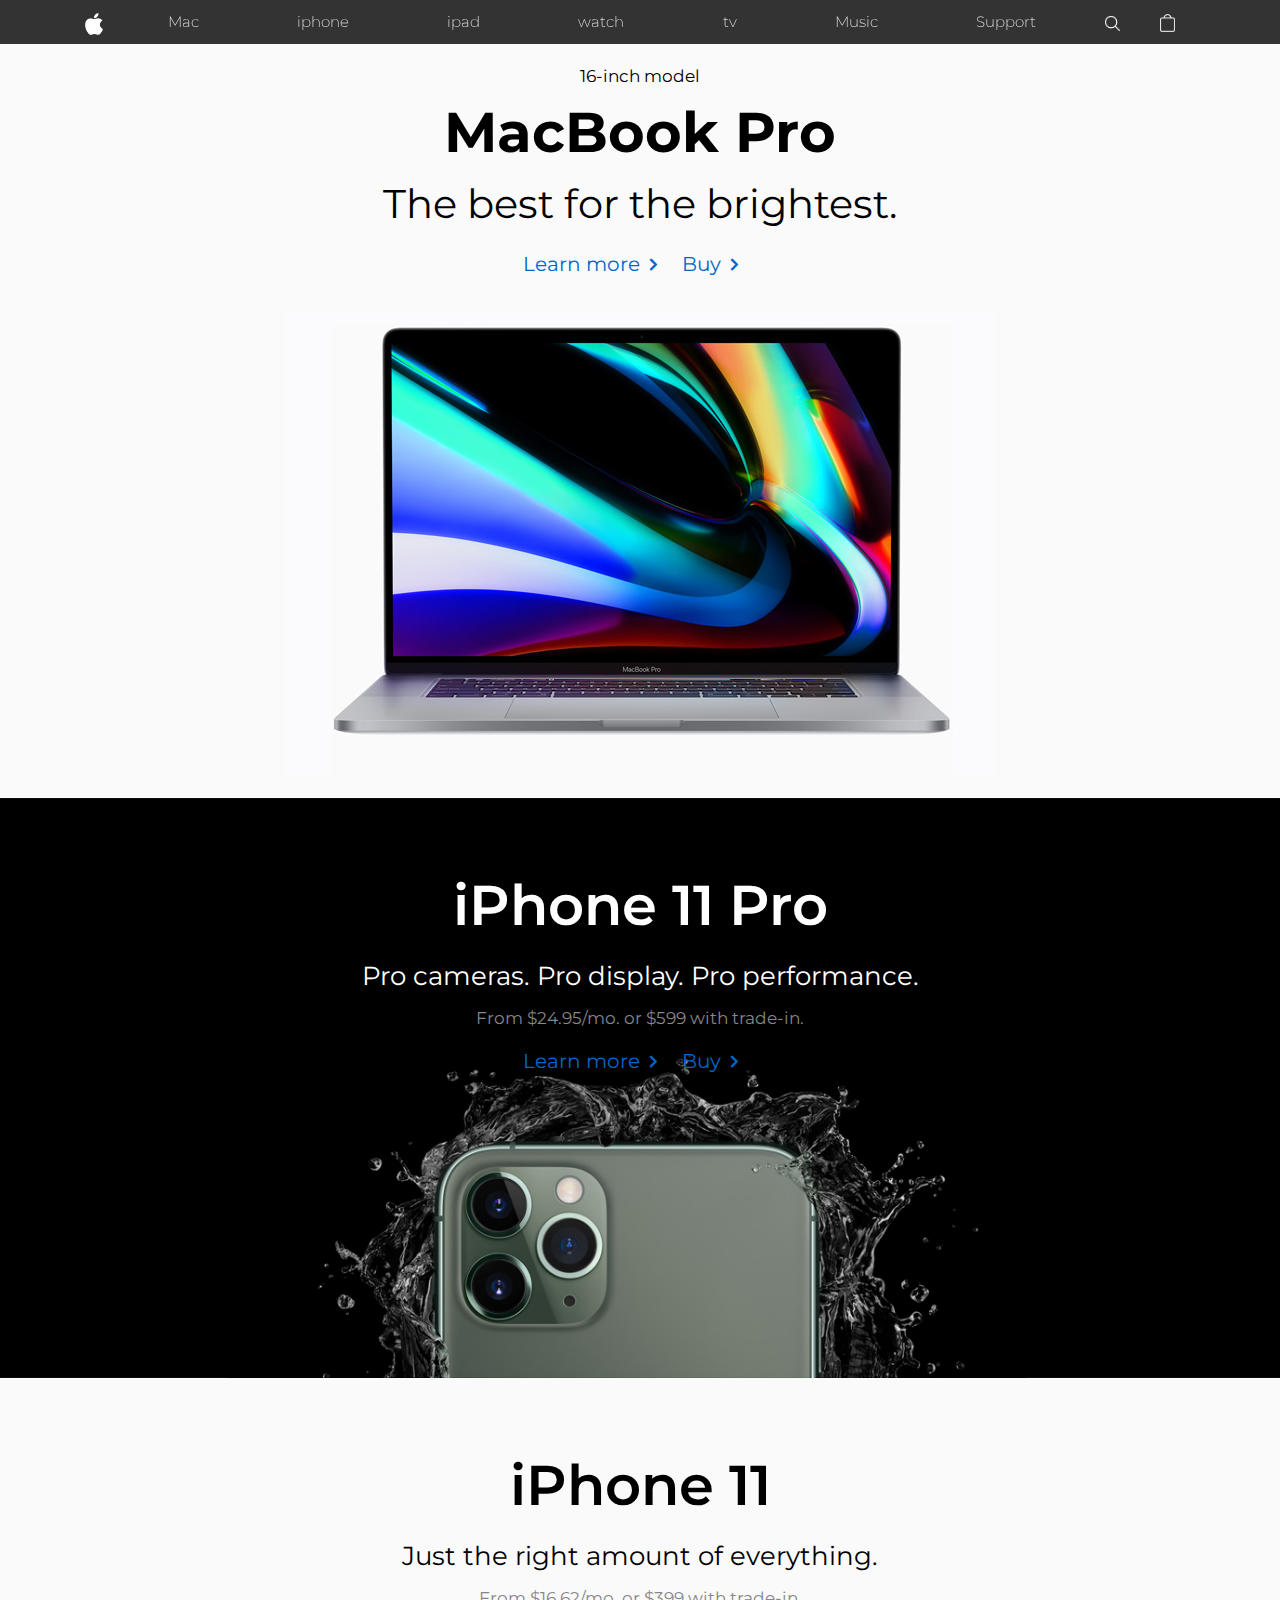
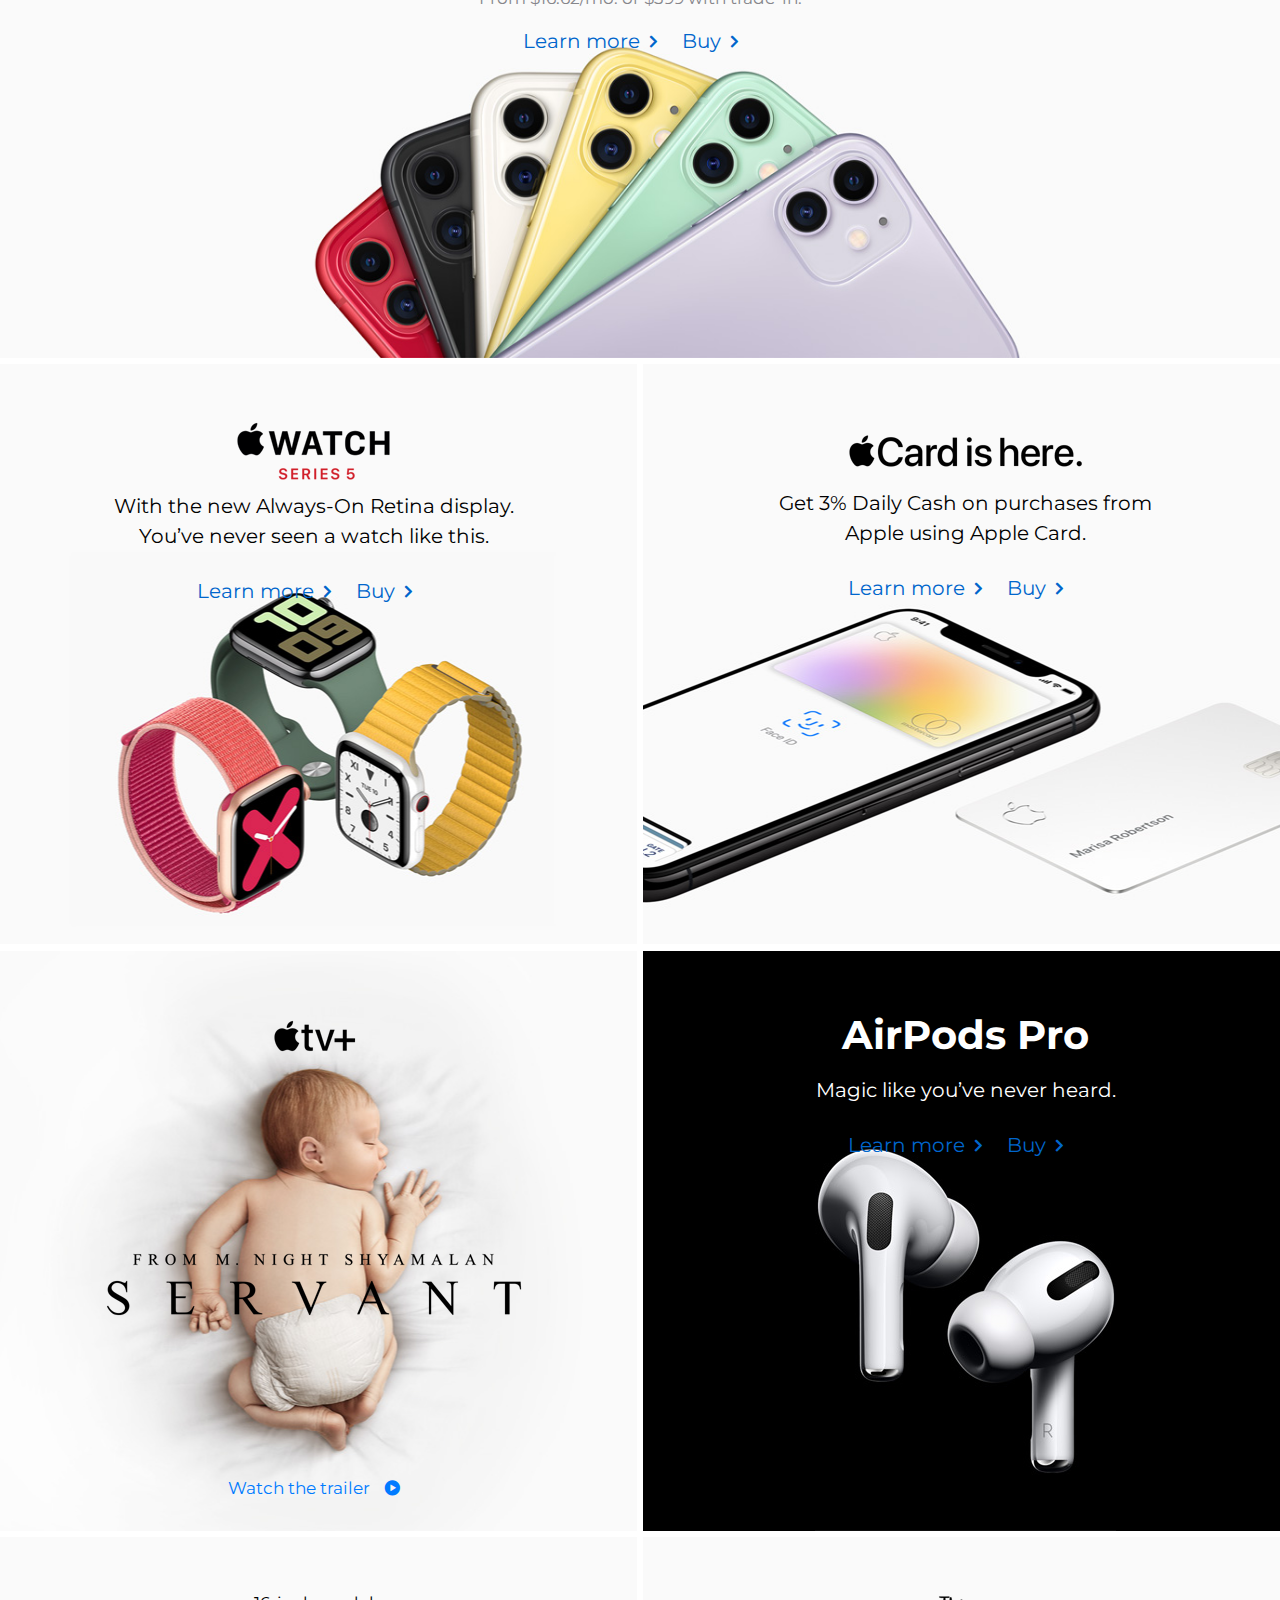
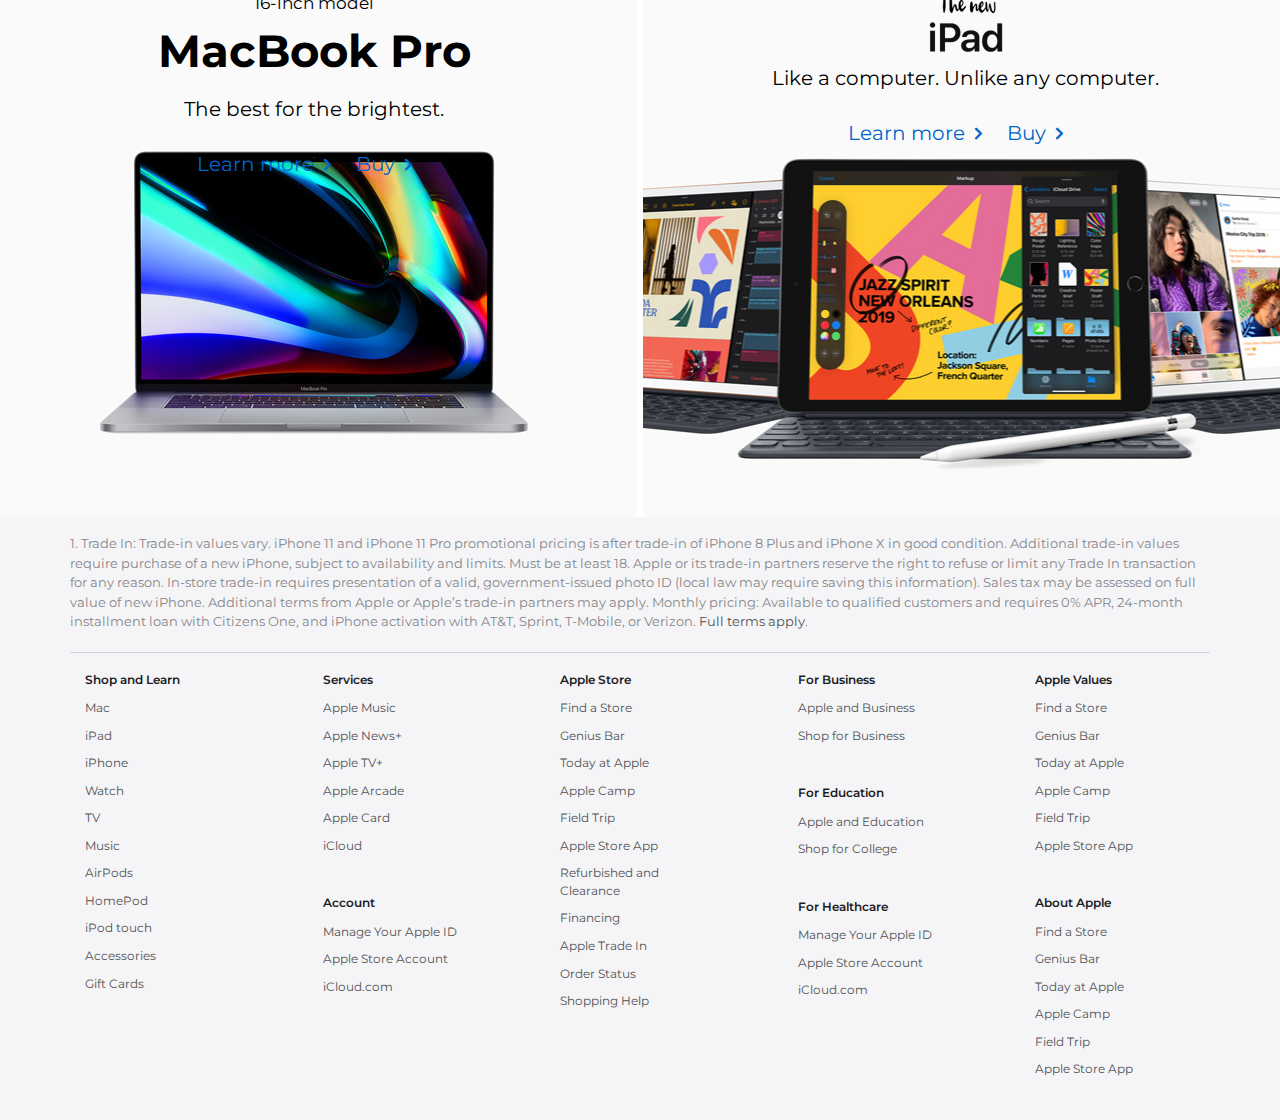
==== index.html @ 969f81ba "apple page" ====
<!DOCTYPE html>
<html lang="en">
  <head>
    <meta charset="utf-8" />
    <meta
      name="viewport"
      content="width=device-width, initial-scale=1, shrink-to-fit=no"
    />
    <meta name="description" content="" />

    <title>Apple Website</title>
    <!-- Link to the Font-Awesome Font -->
    <!-- This font gives us the option to use emojies, symbols, common logos and icons as a font -->
    <link
      rel="stylesheet"
      href="https://maxcdn.bootstrapcdn.com/font-awesome/4.6.2/css/font-awesome.min.css"
    />

    <!-- Link to Montserrat font on Google Fonts-->
    <link
      href="https://fonts.googleapis.com/css?family=Montserrat:200,200i,300,300i,400,600,600i,700,700i,800,800i,900,900i&display=swap"
      rel="stylesheet"
    />

    <!-- Styles -->

    <!-- Bootstrap Styles -->
    <link rel="stylesheet" type="text/css" href="css/bootstrap.css" />
    <!-- Custom Styles -->
    <link rel="stylesheet" type="text/css" href="css/styles.css" />
  </head>

  <body id="page-top">
    <!-- Header navigation -->
    <nav class="navbar navbar-expand-lg navbar-light fixed-top header-wrapper">
      <div class="container">
        <a class="logo-link navbar-brand js-scroll-trigger" href="#"
          ><img src="images/icons/logo.png"
        /></a>

        <button
          class="navbar-toggler"
          type="button"
          data-toggle="collapse"
          data-target="#navbarResponsive"
          aria-controls="navbarResponsive"
          aria-expanded="false"
          aria-label="Toggle navigation"
        >
          <span class="navbar-toggler-icon"></span>
        </button>
        <div class="collapse navbar-collapse" id="navbarResponsive">
          <ul class="navbar-nav nav-fill w-100">
            <li class="nav-item">
              <a class="nav-link js-scroll-trigger" href="/mac/">Mac</a>
            </li>
            <li class="nav-item">
              <a class="nav-link js-scroll-trigger" href="#">iphone</a>
            </li>
            <li class="nav-item">
              <a class="nav-link js-scroll-trigger" href="#">ipad</a>
            </li>
            <li class="nav-item">
              <a class="nav-link js-scroll-trigger" href="#">watch</a>
            </li>
            <li class="nav-item">
              <a class="nav-link js-scroll-trigger" href="#">tv</a>
            </li>
            <li class="nav-item">
              <a class="nav-link js-scroll-trigger" href="#">Music</a>
            </li>
            <li class="nav-item">
              <a class="nav-link js-scroll-trigger" href="#">Support</a>
            </li>
            <li>
              <a class="search-link nav-link js-scroll-trigger" href="#"
                ><img src="images/icons/search-icon.png"
              /></a>
            </li>
            <li>
              <a class="cart-link nav-link js-scroll-trigger" href="/cart/"
                ><img src="images/icons/cart.png"
              /></a>
            </li>
          </ul>
        </div>
      </div>
    </nav>

    <section class="searchbox">
      <form>
        <input type="text" name="searchbox" />
        <button id="submitButton" class="btn btn-primary" type="submit">
          Search
        </button>
      </form>
    </section>

    <!-- Main highlight section -->

    <section class="main-highlight-wrapper">
      <div class="container">
        <div
          class="row h-100 align-items-center justify-content-center text-center"
        >
          <div class="col-12">
            <div class="model">16-inch model</div>

            <div class="product-title">MacBook Pro</div>

            <div class="brief-description">The best for the brightest.</div>

            <div class="links-wrapper">
              <ul>
                <li><a href="">Learn more</a></li>
                <li><a href="">Buy</a></li>
              </ul>
            </div>

            <div class="main-image-wrapper">
              <img src="images/home/mac-laptop.jpg" />
            </div>
          </div>
        </div>
      </div>
    </section>

    <!-- Second highlight section -->
    <section class="second-hightlight-wrapper">
      <div class="container">
        <div
          class="row h-100 align-items-center justify-content-center text-center"
        >
          <div class="col-12">
            <div class="title-wraper">iPhone 11 Pro</div>

            <div class="description-wrapper">
              Pro cameras. Pro display. Pro performance.
            </div>

            <div class="price-wrapper">
              From $24.95/mo. or $599 with trade‑in.
            </div>

            <div class="links-wrapper">
              <ul>
                <li><a href="">Learn more</a></li>
                <li><a href="">Buy</a></li>
              </ul>
            </div>
          </div>
        </div>
      </div>
    </section>

    <!-- Third highlight section -->
    <section class="third-highlight-wrapper">
      <div class="container">
        <div
          class="row h-100 align-items-center justify-content-center text-center"
        >
          <div class="col-12">
            <div class="title-wraper">iPhone 11</div>
            <div class="description-wrapper">
              Just the right amount of everything.
            </div>
            <div class="price-wrapper">
              From $16.62/mo. or $399 with trade‑in.
            </div>
            <div class="links-wrapper">
              <ul>
                <li><a href="">Learn more</a></li>
                <li><a href="">Buy</a></li>
              </ul>
            </div>
          </div>
        </div>
      </div>
    </section>

    <!-- Fourth highlight section -->
    <section class="fourth-heghlight-wrapper">
      <div class="row">
        <div class="col-12 col-sm-12 col-m-6 col-lg-6 left-side-wrapper">
          <div class="left-side-inner-wrapper">
            <div class="top-logo-wrapper">
              <div class="logo-wrapper">
                <img src="images/icons/watch-series5-logo.png" />
              </div>
            </div>
            <div class="description-wraper">
              With the new Always-On Retina display.<br />
              You’ve never seen a watch like this.
            </div>
            <div class="links-wrapper">
              <ul>
                <li><a href="">Learn more</a></li>
                <li><a href="">Buy</a></li>
              </ul>
            </div>
          </div>
        </div>

        <div class="col-12 col-sm-12 col-m-6 col-lg-6 right-side-wrapper">
          <div class="right-side-inner-wrapper">
            <div class="top-logo-wrapper">
              <div class="logo-wrapper">
                <img src="images/icons/apple-card-logo.png" />
              </div>
            </div>
            <div class="description-wraper">
              Get 3% Daily Cash on purchases from Apple using Apple Card.
            </div>
            <div class="links-wrapper">
              <ul>
                <li><a href="">Learn more</a></li>
                <li><a href="">Buy</a></li>
              </ul>
            </div>
          </div>
        </div>
      </div>
    </section>

    <!-- Fifth highlight section -->
    <section class="fifth-heghlight-wrapper">
      <div class="row">
        <div class="col-sm-12 col-m-6 col-lg-6 left-side-wrapper">
          <div class="left-side-inner-wrapper">
            <div class="top-logo-wrapper">
              <div class="logo-wrapper">
                <img src="images/icons/apple-tv-logo.png" />
              </div>
            </div>

            <div class="tvshow-logo-wraper">
              <img src="images/icons/servant-logo.png" />
            </div>

            <div class="watch-more-wrapper">
              <a href="#">Watch the trailer</a>
            </div>
          </div>
        </div>

        <div class="col-sm-12 col-m-6 col-lg-6 right-side-wrapper">
          <div class="right-side-inner-wrapper">
            <div class="top-logo-wrapper">
              <div class="logo-wrapper">AirPods Pro</div>
            </div>

            <div class="description-wraper">Magic like you’ve never heard.</div>

            <div class="links-wrapper">
              <ul>
                <li><a href="">Learn more</a></li>
                <li><a href="">Buy</a></li>
              </ul>
            </div>
          </div>
        </div>
      </div>
    </section>

    <!-- Sixth highlight section -->
    <section class="sixth-heghlight-wrapper">
      <div class="row">
        <div class="col-sm-12 col-m-6 col-lg-6 left-side-wrapper">
          <div class="left-side-inner-wrapper">
            <div class="model">16-inch model</div>

            <div class="product-title-small">MacBook Pro</div>

            <div class="description-wraper">The best for the brightest.</div>

            <div class="links-wrapper">
              <ul>
                <li><a href="">Learn more</a></li>
                <li><a href="">Buy</a></li>
              </ul>
            </div>
          </div>
        </div>

        <div class="col-sm-12 col-m-6 col-lg-6 right-side-wrapper">
          <div class="right-side-inner-wrapper">
            <div class="top-logo-wrapper">
              <div class="logo-wrapper">
                <img src="images/icons/new-ipad-logo.png" />
              </div>
            </div>

            <div class="description-wraper">
              Like a computer. Unlike any computer.
            </div>

            <div class="links-wrapper">
              <ul>
                <li><a href="">Learn more</a></li>
                <li><a href="">Buy</a></li>
              </ul>
            </div>
          </div>
        </div>
      </div>
    </section>

    <footer class="footer-wrapper">
      <div class="container">
        <div class="row">
          <div class="upper-text-container">
            1. Trade In: Trade‑in values vary. iPhone 11 and iPhone 11 Pro
            promotional pricing is after trade‑in of iPhone 8 Plus and iPhone X
            in good condition. Additional trade‑in values require purchase of a
            new iPhone, subject to availability and limits. Must be at least 18.
            Apple or its trade-in partners reserve the right to refuse or limit
            any Trade In transaction for any reason. In‑store trade‑in requires
            presentation of a valid, government-issued photo ID (local law may
            require saving this information). Sales tax may be assessed on full
            value of new iPhone. Additional terms from Apple or Apple’s trade-in
            partners may apply. Monthly pricing: Available to qualified
            customers and requires 0% APR, 24‑month installment loan with
            Citizens One, and iPhone activation with AT&T, Sprint, T‑Mobile, or
            Verizon. <a href="#"> Full terms apply</a>.
          </div>
        </div>

        <div class="row footer-links-wrapper">
          <div class="col col-12 col-sm-6 col-m-4 col-lg-2 offset1">
            <h3>Shop and Learn</h3>
            <ul>
              <li><a href="#">Mac</a></li>
              <li><a href="#">iPad</a></li>
              <li><a href="#">iPhone</a></li>
              <li><a href="#">Watch</a></li>
              <li><a href="#">TV</a></li>
              <li><a href="#">Music</a></li>
              <li><a href="#">AirPods</a></li>
              <li><a href="#">HomePod</a></li>
              <li><a href="#">iPod touch</a></li>
              <li><a href="#">Accessories</a></li>
              <li><a href="#">Gift Cards</a></li>
            </ul>
          </div>
          <div class="col col-12 col-sm-6 col-m-4 col-lg-2">
            <h3>Services</h3>
            <ul>
              <li><a href="#">Apple Music</a></li>
              <li><a href="#">Apple News+</a></li>
              <li><a href="#">Apple TV+</a></li>
              <li><a href="#">Apple Arcade</a></li>
              <li><a href="#">Apple Card</a></li>
              <li><a href="#">iCloud</a></li>
            </ul>
            <h3>Account</h3>
            <ul>
              <li><a href="#">Manage Your Apple ID</a></li>
              <li><a href="#">Apple Store Account</a></li>
              <li><a href="#">iCloud.com</a></li>
            </ul>
          </div>
          <div class="col col-12 col-sm-6 col-m-4 col-lg-2">
            <h3>Apple Store</h3>
            <ul>
              <li><a href="#">Find a Store</a></li>
              <li><a href="#">Genius Bar</a></li>
              <li><a href="#">Today at Apple</a></li>
              <li><a href="#">Apple Camp</a></li>
              <li><a href="#">Field Trip</a></li>
              <li><a href="#">Apple Store App</a></li>
              <li><a href="#">Refurbished and Clearance</a></li>
              <li><a href="#">Financing</a></li>
              <li><a href="#">Apple Trade In</a></li>
              <li><a href="#">Order Status</a></li>
              <li><a href="#">Shopping Help</a></li>
            </ul>
          </div>
          <div class="col col-12 col-sm-6 col-m-4 col-lg-2">
            <h3>For Business</h3>
            <ul>
              <li><a href="#">Apple and Business</a></li>
              <li><a href="#">Shop for Business</a></li>
            </ul>
            <h3>For Education</h3>
            <ul>
              <li><a href="#">Apple and Education</a></li>
              <li><a href="#">Shop for College</a></li>
            </ul>
            <h3>For Healthcare</h3>
            <ul>
              <li><a href="#">Manage Your Apple ID</a></li>
              <li><a href="#">Apple Store Account</a></li>
              <li><a href="#">iCloud.com</a></li>
            </ul>
          </div>

          <div class="col col-12 col-sm-6 col-m-4 col-lg-2">
            <h3>Apple Values</h3>
            <ul>
              <li><a href="#">Find a Store</a></li>
              <li><a href="#">Genius Bar</a></li>
              <li><a href="#">Today at Apple</a></li>
              <li><a href="#">Apple Camp</a></li>
              <li><a href="#">Field Trip</a></li>
              <li><a href="#">Apple Store App</a></li>
            </ul>
            <h3>About Apple</h3>
            <ul>
              <li><a href="#">Find a Store</a></li>
              <li><a href="#">Genius Bar</a></li>
              <li><a href="#">Today at Apple</a></li>
              <li><a href="#">Apple Camp</a></li>
              <li><a href="#">Field Trip</a></li>
              <li><a href="#">Apple Store App</a></li>
            </ul>
          </div>
        </div>
      </div>
    </footer>

    <!-- Javascript -->

    <!-- jQuery -->
    <script src="https://ajax.googleapis.com/ajax/libs/jquery/3.4.1/jquery.min.js"></script>

    <!-- Bootsrap JS -->
     
    <script src="js/bootstrap.js"></script>
    <script src="js/custom.js"></script>
  </body>
</html>
---- css/styles.css ----
* {
	margin: 0;
	padding: 0;
}
img {
	max-width: 100%;
}
body {
	font-size: 20px; 
	font-family: 'Montserrat', sans-serif;
	line-height: 1.5;
	color: #000;
}

/* Header Style */
.header-wrapper {
	background: rgba(0,0,0,0.8);
	font-weight: 200;
	font-size: 0.75em;		
}
.logo-link {
	width: 18px;	
	display: block;
}
.search-link, .cart-link {
	width: 55px;
	display: block;
	padding: 0 20px !important;
}
.navbar {
	padding: 0;
}
.navbar-light .navbar-nav .nav-link {
  color: #fff;
}
.navbar-brand {
  padding: 0;
}
.navbar-nav .nav-link {
  padding-top: 0;
  padding-bottom: 0;
  height: 44px;
  line-height: 44px;
}
.navbar-light .navbar-toggler-icon {
   background-image: url("../images/icons/humberger.png");
}

/* Footer Styling */
.footer-wrapper {
  background-color: #f5f5f7;
  color: #1d1d1f;
  font-size: .65em;
}
.upper-text-container {
  border-bottom: 1px solid #d2d2d7;
  color: #86868b;
  padding: 17px 0 20px;
}
.upper-text-container a {
	text-decoration: none;
	color: #515154; 
}
.upper-text-container a:hover {
	text-decoration: underline;
}
.footer-links-wrapper {
	display: flex;
  -webkit-box-pack: justify;
  justify-content: space-between;
  padding-top: 20px;
}
.footer-wrapper ul {
	list-style: none;
	padding-bottom: 20px;
}
.footer-wrapper ul li{
	padding: 5px 0;
	font-size: 0.9em;
}
.footer-links-wrapper a {
	color: #515154;
	text-decoration: none;
}
.footer-links-wrapper a:hover {
	text-decoration: underline;
}
.footer-links-wrapper h3 {
	font-size: 12px;
	font-weight: 600;
}
.my-apple-wrapper {
	border-bottom: 1px solid #d2d2d7;
	padding-bottom: 10px;
	margin-bottom: 10px; 
}
.copyright-wrapper {
	display: flex;
  -webkit-box-pack: justify;
  justify-content: space-between;
  padding: 10px 0 20px;
}
.footer-links-terms ul li {
  display: inline-block;
  padding: 0 5px;
  border-right: 1px solid #ccc;
}
.footer-links-terms ul li:last-child {
	border-right: 0px;
}
.footer-links-terms ul li a {
	text-decoration: none;
	color: #515154;
}
.footer-links-terms ul li a:hover {
	text-decoration: underline;
}
.footer-country {
	display: inline-block;
}
.flag-wrapper {
	display: inline-block;
	vertical-align: middle;
}
.footer-country-name{
	display: inline-block;
	vertical-align: top;
}


/* Main Highlight */
.main-highlight-wrapper {
	background: #fafafa;
	margin-top: 44px;
	padding: 20px 0;
}
.links-wrapper ul {
	list-style: none;
}
.model {
	font-size: .85em;
}
.product-title {
	font-weight: 700;
	font-size: 56px;
}
.brief-description {
	font-size: 2em;
}
.links-wrapper {
	padding: 15px 0;
}
.links-wrapper ul li {
	display: inline-block;
	padding-right: 20px;
}
.links-wrapper ul li a {
	color: #06c;
	text-decoration: none;
}
.links-wrapper ul li a:hover {
	color: #000;
}
.links-wrapper ul li a:after {
  font-family: "FontAwesome";
  font-weight: 900;
  content: "\f105";
  padding-left: 10px;
}

/* Second Highlight Section */
.second-hightlight-wrapper {
	background-image: url("../images/home/iphone11-pro-bg.jpg");
	height: 580px;
	background-position: center;
	background-repeat: no-repeat;
  background-size: cover;
	text-align: center;
	padding: 65px 20px;
	color: #fff;
}
.title-wraper {
	font-weight: 600;
	font-size: 56px;	
}
.description-wrapper {
	font-size: 26px;
	padding: 10px 0;
}
.price-wrapper {
	color: #86868b; 
	font-size: 0.85em;
}
/* Third Highlight Section */
.third-highlight-wrapper {
	background-image: url("../images/home/iphone11-bg.jpg");
	height: 580px;
	background-position: center;
	background-repeat: no-repeat;
	background-size: cover;
	text-align: center;
	padding: 65px 20px;
}
/*Fourth Highlight Section */
.fourth-heghlight-wrapper {
  background: #fff;
}
.col-lg-6.left-side-wrapper {
	padding-left: 0;
	padding-right: 0;
}
.left-side-inner-wrapper {
	margin: 1% 0.5% 0% 1%; 
}
.fourth-heghlight-wrapper .left-side-inner-wrapper {
	height: 580px;
	background-position: center;
	background-repeat: no-repeat;
	background-size: cover;
	text-align: center;	
	background-image:  url("../images/home/watch-series-5.jpg");
	padding-top: 54px; 
}
.right-side-inner-wrapper {
	margin: 1% 1% 0% 0.5%; 
}
.col-lg-6.right-side-wrapper {
	padding-left: 0;
	padding-right: 0;
}
.fourth-heghlight-wrapper .right-side-inner-wrapper {
	height: 580px;
	background-position: center;
	background-repeat: no-repeat;
	background-size: cover;
	text-align: center;	
	padding-top: 54px;
	background-image:  url("../images/home/apple-card.jpg"); 
}
.description-wraper {
	max-width: 430px;
	margin: 0 auto;
	padding: 10px; 
}
/*Fivth Highlight Section */
.fifth-heghlight-wrapper {
  background: #fff;
}

.fifth-heghlight-wrapper .left-side-inner-wrapper {
	height: 580px;
	background-position: center;
	background-repeat: no-repeat;
	background-size: cover;
	text-align: center;	
	background-image:  url("../images/home/apple-tv-background.jpg");
	padding-top: 54px; 
}
.fifth-heghlight-wrapper .right-side-inner-wrapper {
	height: 580px;
	background-position: center;
	background-repeat: no-repeat;
	background-size: cover;
	text-align: center;	
	padding-top: 54px;
	background-image:  url("../images/home/air-pods.jpg"); 
	color: #fff; 
	background-size: initial;
	background-color: #000;
	background-position: bottom;

}
.logo-wrapper {
	font-size: 40px;
	font-weight: bold;
}
.tvshow-logo-wraper {
	padding: 180px 0 150px;
}
.watch-more-wrapper a {
	text-decoration: none;
	font-size: 0.85em;
}
.watch-more-wrapper a:after {
  font-family: "FontAwesome";
  font-weight: 900;
  content: "\f144";
  padding-left: 15px;
}

/*Sixth Highlight Section */
.sixth-heghlight-wrapper {
  background: #fff;
}
.product-title-small {
	font-weight: 700;
	font-size: 45px;
}
.sixth-heghlight-wrapper .left-side-inner-wrapper {
	height: 580px;
	background-position: center;
	background-repeat: no-repeat;
	background-size: cover;
	text-align: center;	
	background-image:  url("../images/home/macbook-pro.jpg");
	padding-top: 54px; 
	background-size: initial;
	background-color: #fafafa;
	background-position: bottom;	
}
.sixth-heghlight-wrapper .right-side-inner-wrapper {
	height: 580px;
	background-position: center;
	background-repeat: no-repeat;
	background-size: cover;
	text-align: center;	
	padding-top: 54px;
	background-image:  url("../images/home/new-ipad.jpg"); 
	background-size: initial;
	background-color: #000;
	background-position: bottom;

}

/* Footer responsive */
@media (max-width: 768px){
	.footer-links-wrapper ul {
		display: none;
	}
	.footer-links-wrapper h3 {
		padding: 10px 0;
		border-bottom: 1px solid #ccc;
	}
	.footer-links-wrapper h3:after {
		font-family: "FontAwesome";
		content: "\f067";
		padding-left: 10px;
		position: absolute;
		right: 25px;	  
	}

	.footer-links-wrapper h3.expanded:after {
		font-family: "FontAwesome";
		content: "\f107";
		padding-left: 10px;
		position: absolute;
		right: 25px;	  
	}
}

/* Search Box */
.searchbox {
	z-index: 100;
	background: #000;
	padding: 100px;
	text-align: center;
	display: none;
}

.searchbox ul {
	background: #fff;
}
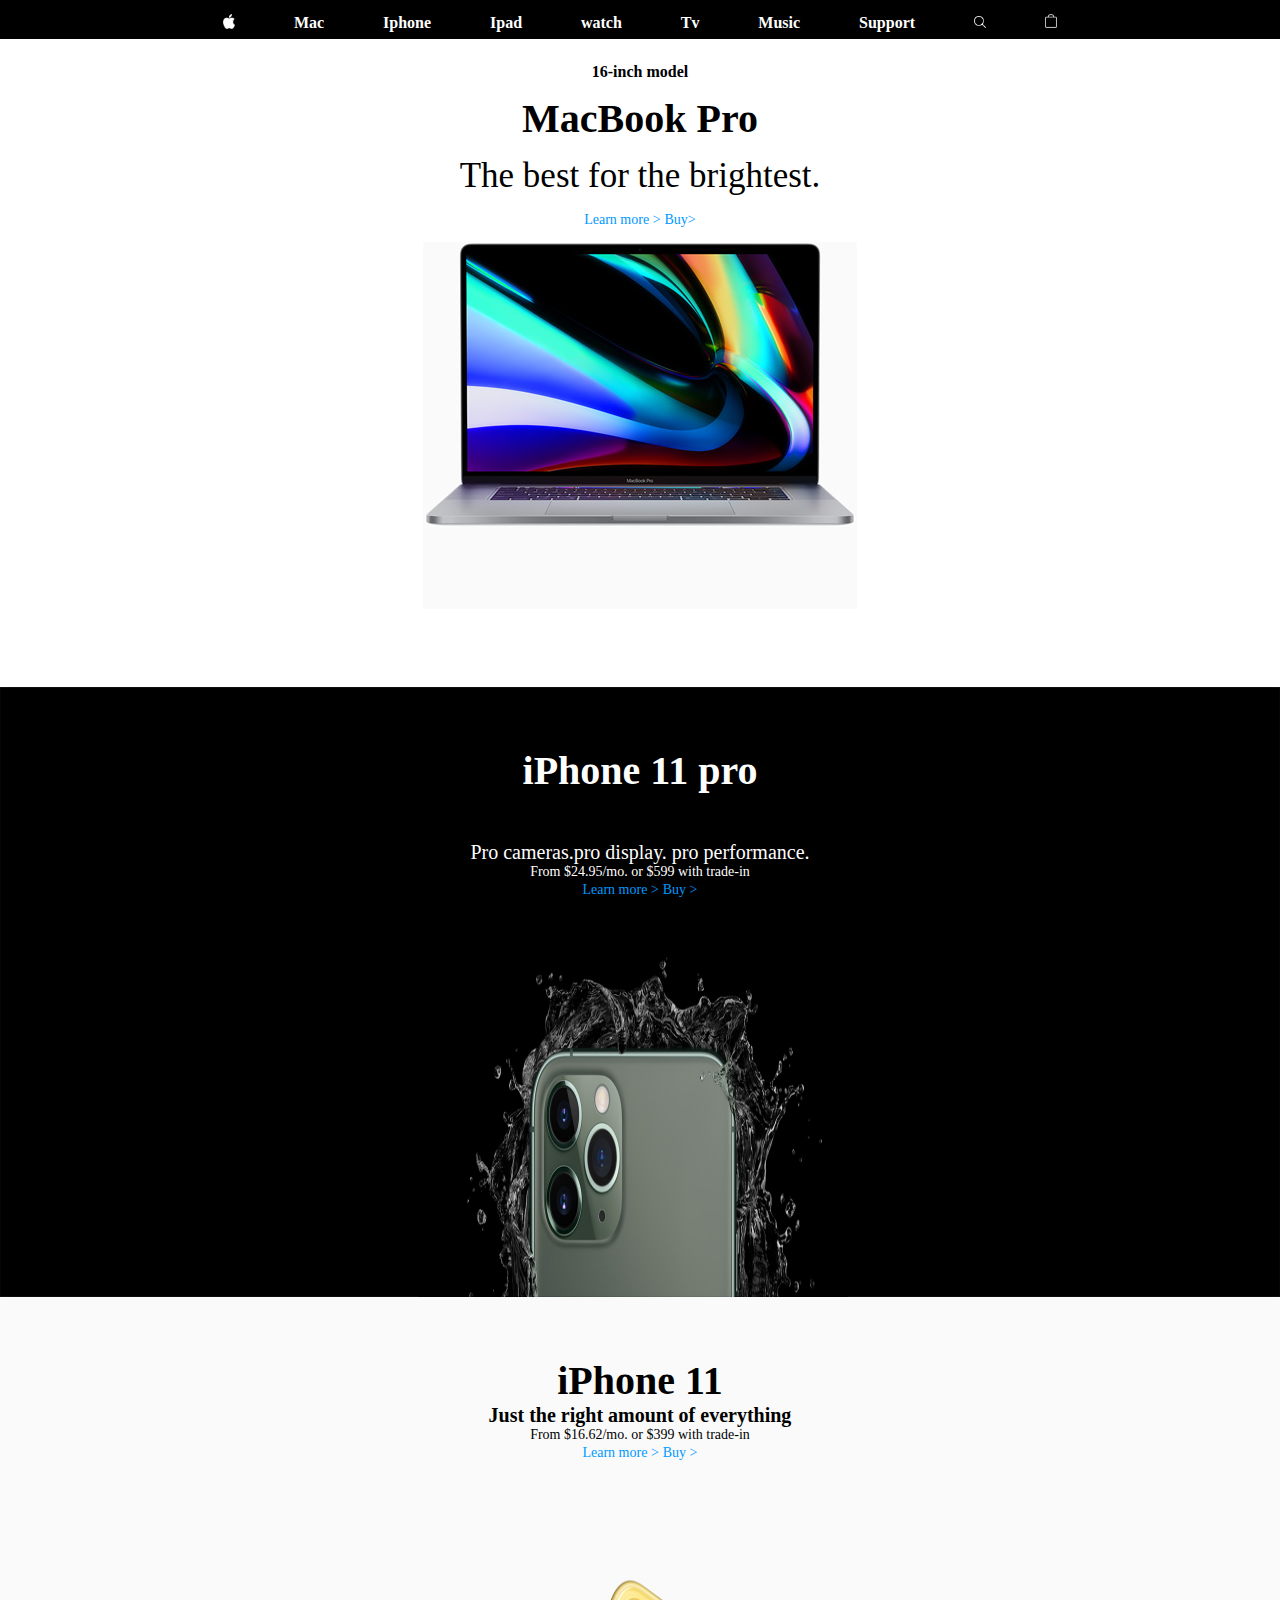
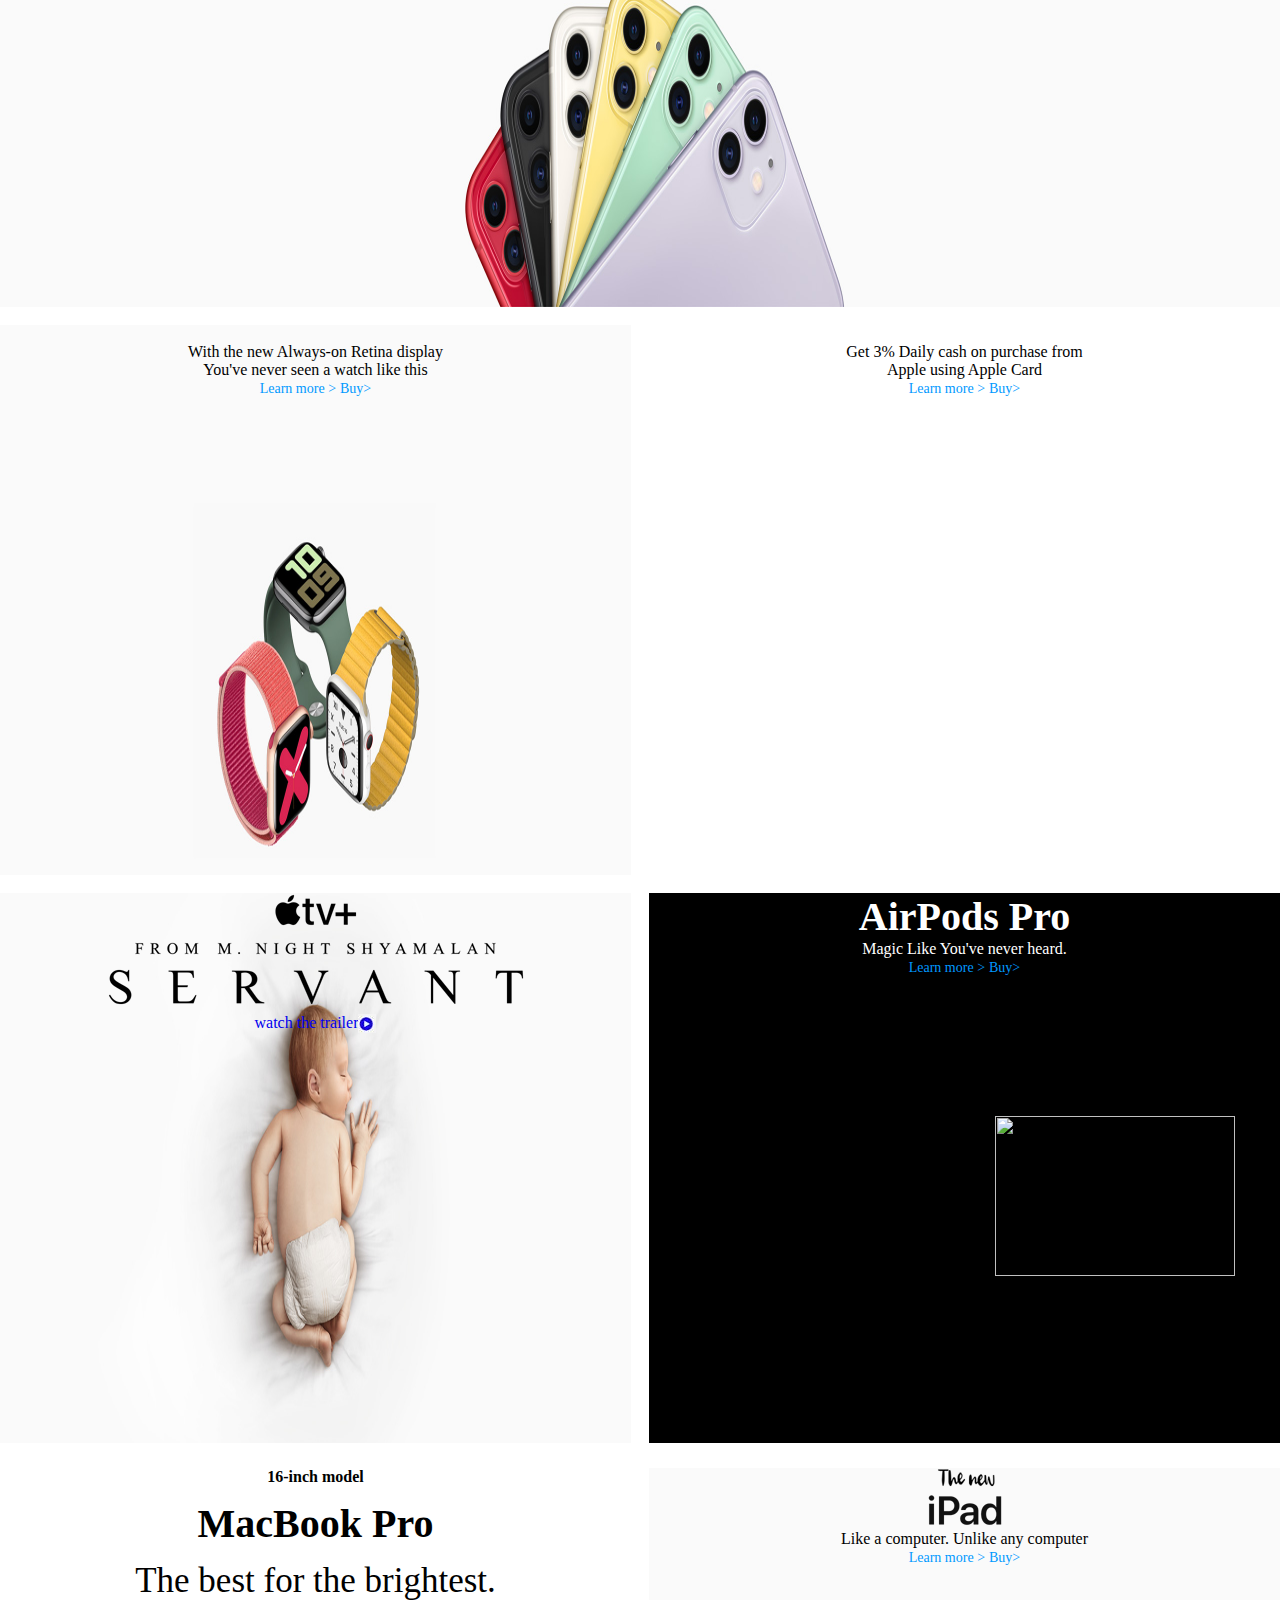
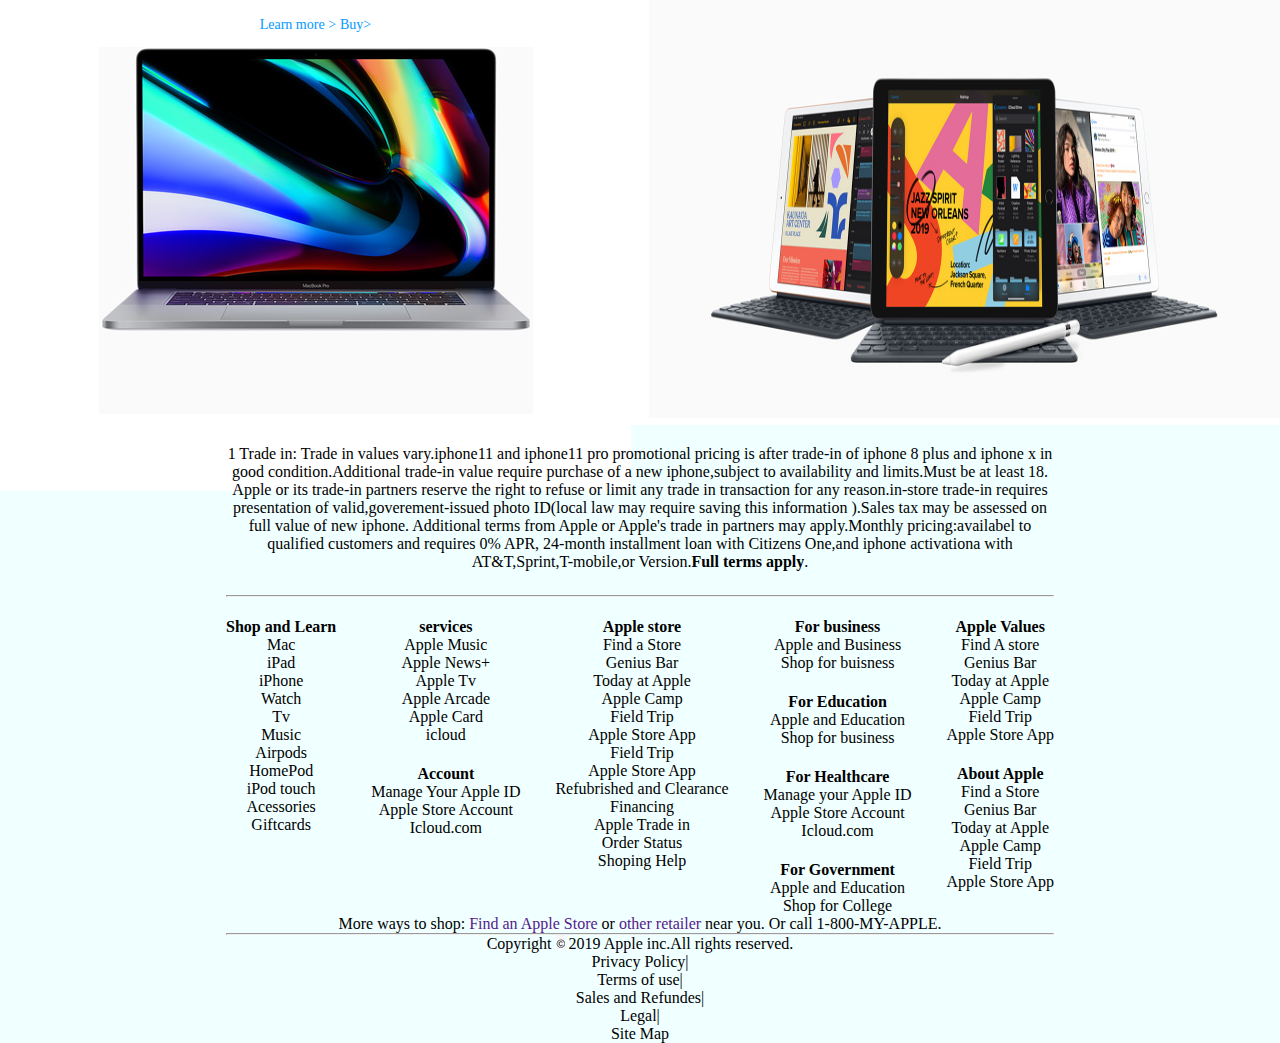
==== commit 4beae119: "index.html" ====
--- a/index.html
+++ b/index.html
@@ -1,431 +1,295 @@
 <!DOCTYPE html>
 <html lang="en">
-  <head>
-    <meta charset="utf-8" />
-    <meta
-      name="viewport"
-      content="width=device-width, initial-scale=1, shrink-to-fit=no"
-    />
-    <meta name="description" content="" />
-
-    <title>Apple Website</title>
-    <!-- Link to the Font-Awesome Font -->
-    <!-- This font gives us the option to use emojies, symbols, common logos and icons as a font -->
-    <link
-      rel="stylesheet"
-      href="https://maxcdn.bootstrapcdn.com/font-awesome/4.6.2/css/font-awesome.min.css"
-    />
-
-    <!-- Link to Montserrat font on Google Fonts-->
-    <link
-      href="https://fonts.googleapis.com/css?family=Montserrat:200,200i,300,300i,400,600,600i,700,700i,800,800i,900,900i&display=swap"
-      rel="stylesheet"
-    />
-
-    <!-- Styles -->
-
-    <!-- Bootstrap Styles -->
-    <link rel="stylesheet" type="text/css" href="css/bootstrap.css" />
-    <!-- Custom Styles -->
-    <link rel="stylesheet" type="text/css" href="css/styles.css" />
-  </head>
-
-  <body id="page-top">
-    <!-- Header navigation -->
-    <nav class="navbar navbar-expand-lg navbar-light fixed-top header-wrapper">
-      <div class="container">
-        <a class="logo-link navbar-brand js-scroll-trigger" href="#"
-          ><img src="images/icons/logo.png"
-        /></a>
-
-        <button
-          class="navbar-toggler"
-          type="button"
-          data-toggle="collapse"
-          data-target="#navbarResponsive"
-          aria-controls="navbarResponsive"
-          aria-expanded="false"
-          aria-label="Toggle navigation"
-        >
-          <span class="navbar-toggler-icon"></span>
-        </button>
-        <div class="collapse navbar-collapse" id="navbarResponsive">
-          <ul class="navbar-nav nav-fill w-100">
-            <li class="nav-item">
-              <a class="nav-link js-scroll-trigger" href="/mac/">Mac</a>
-            </li>
-            <li class="nav-item">
-              <a class="nav-link js-scroll-trigger" href="#">iphone</a>
-            </li>
-            <li class="nav-item">
-              <a class="nav-link js-scroll-trigger" href="#">ipad</a>
-            </li>
-            <li class="nav-item">
-              <a class="nav-link js-scroll-trigger" href="#">watch</a>
-            </li>
-            <li class="nav-item">
-              <a class="nav-link js-scroll-trigger" href="#">tv</a>
-            </li>
-            <li class="nav-item">
-              <a class="nav-link js-scroll-trigger" href="#">Music</a>
-            </li>
-            <li class="nav-item">
-              <a class="nav-link js-scroll-trigger" href="#">Support</a>
-            </li>
-            <li>
-              <a class="search-link nav-link js-scroll-trigger" href="#"
-                ><img src="images/icons/search-icon.png"
-              /></a>
-            </li>
-            <li>
-              <a class="cart-link nav-link js-scroll-trigger" href="/cart/"
-                ><img src="images/icons/cart.png"
-              /></a>
-            </li>
-          </ul>
-        </div>
-      </div>
-    </nav>
-
-    <section class="searchbox">
-      <form>
-        <input type="text" name="searchbox" />
-        <button id="submitButton" class="btn btn-primary" type="submit">
-          Search
-        </button>
-      </form>
+<head>
+    <meta charset="UTF-8">
+    <meta name="viewport" content="width=device-width, initial-scale=1.0">
+    <title> apple homepage</title>
+    <link rel="stylesheet" href="css/appleStyle.css">
+</head>
+<body>
+    <header>
+        <div class="header">
+            <ul class="headericon">
+                <ul><a href="">
+                    <img src="images/icons/logo.png" alt=""></a></ul>
+
+                <ul><a href=""><h4>Mac</h4></a></ul>
+                <ul><a href=""><h4>Iphone</h4></a></ul>
+                <ul><a href=""><h4>Ipad</h4></a></ul>
+                <ul><a href=""><h4>watch</h4></a></ul>
+                <ul><a href=""><h4>Tv</h4></a></ul>
+                <ul><a href=""><h4>Music</h4></a></ul>
+                <ul><a href=""><h4>Support</h4></a></ul>
+
+                <ul><a href="">
+                    <img src="images/icons/search-icon.png" alt=""></a></ul>
+
+                <ul><a href="">
+                    <img src="images/icons/cart.png" alt=""></a></ul>
+            </ul>
+        </div>
+    </header>
+
+    <section class="macbookpro"> 
+        <div class="maccont">
+
+        <h4>16-inch model</h4>
+        <div class="title"><p>MacBook Pro</p></div>
+        <div class="thebest"><p>The best for the brightest.</p></div>
+        
+        <div class="more">
+        <a href="b"><P>Learn more ></P></a>
+        <a href="b"><p>Buy></p></a>
+        </div> 
+
+        <div class="macimg">
+            <img src="images/home/macbook-pro.jpg" alt="">
+        </div>
+        </div>
+
     </section>
 
-    <!-- Main highlight section -->
-
-    <section class="main-highlight-wrapper">
-      <div class="container">
-        <div
-          class="row h-100 align-items-center justify-content-center text-center"
-        >
-          <div class="col-12">
-            <div class="model">16-inch model</div>
-
-            <div class="product-title">MacBook Pro</div>
-
-            <div class="brief-description">The best for the brightest.</div>
-
-            <div class="links-wrapper">
-              <ul>
-                <li><a href="">Learn more</a></li>
-                <li><a href="">Buy</a></li>
-              </ul>
+    <section class="iphonep" >
+        <div class="iphone11pro">
+
+        <div class="title"><p>iPhone 11 pro</p><br></div>
+
+        <div class="sub"><p>Pro cameras.pro display. pro performance.</p></div>
+
+        <div class="price"><p> From $24.95/mo. or $599 with trade-in</p></div>
+        
+        <div class="more">
+        <a href="b"><P>Learn more ></P></a>
+        <a href="b"><p>Buy ></p></a>
+        </div> 
+
+        </div>
+
+    </section>
+
+    <section id="iphone11">
+        <div class="iphone11">
+        <div class="title"><p>iPhone 11</p></div>
+        <div class="sub"><p><b>Just the right amount of everything</b></p></div>
+        <div class="price"><p>From $16.62/mo. or $399 with trade-in</p></div>
+        
+        <div class="more">
+        <a href="b"><P>Learn more ></P></a>
+        <a href="b"><p>Buy ></p></a>
+        </div> 
+
+        </div>
+    </section>
+
+    <section class="wrap1">
+<div class="wr1">
+    <div class="watch">
+        <div>
+    <img src="../project/images/icons/watch-series5-logo.png" alt="">
+        </div>
+    <div>
+    <p>With the new Always-on Retina display<br>You've never seen a watch like this</p>
+
+    </div>
+    
+    <div class="more">
+        <a href="b"><P>Learn more ></P></a>
+        <a href="b"><p>Buy></p></a>
+    </div> 
+
+</div>
+
+<div class="card">
+
+        <div>
+    <img src="../project/images/icons/apple-card-logo.png" alt="">
+        </div>
+
+        <div class="adheadline">
+    <p> Get 3% Daily cash on purchase from<br>Apple using Apple Card</p>
+    </div>
+
+    <div class="more">
+        <a href="b"><P>Learn more ></P></a>
+        <a href="b"><p>Buy></p></a>
+        </div> 
+</div>
+</div>
+
+<section class="wrap2">
+    <div class="wr2">
+        <div class="tv">
+            <div><img src="images/icons/apple-tv-logo.png" alt=""></div>
+            <div class="servant"><img src="images/icons/servant-logo.png" alt=""></div>
+            <div class="trailer">
+                <a href="b">watch the trailer </a>
+            <img src="images/play.png" alt=""></div>
+        </div><br>
+
+        <div class="airpod">
+            <div class="airfont">
+
+            <div class="title"><p>AirPods Pro</p></div>
+
+            <p class="adheadline">Magic Like You've never heard.</p>
+
             </div>
-
-            <div class="main-image-wrapper">
-              <img src="images/home/mac-laptop.jpg" />
-            </div>
-          </div>
-        </div>
-      </div>
-    </section>
-
-    <!-- Second highlight section -->
-    <section class="second-hightlight-wrapper">
-      <div class="container">
-        <div
-          class="row h-100 align-items-center justify-content-center text-center"
-        >
-          <div class="col-12">
-            <div class="title-wraper">iPhone 11 Pro</div>
-
-            <div class="description-wrapper">
-              Pro cameras. Pro display. Pro performance.
-            </div>
-
-            <div class="price-wrapper">
-              From $24.95/mo. or $599 with trade‑in.
-            </div>
-
-            <div class="links-wrapper">
-              <ul>
-                <li><a href="">Learn more</a></li>
-                <li><a href="">Buy</a></li>
-              </ul>
-            </div>
-          </div>
-        </div>
-      </div>
-    </section>
-
-    <!-- Third highlight section -->
-    <section class="third-highlight-wrapper">
-      <div class="container">
-        <div
-          class="row h-100 align-items-center justify-content-center text-center"
-        >
-          <div class="col-12">
-            <div class="title-wraper">iPhone 11</div>
-            <div class="description-wrapper">
-              Just the right amount of everything.
-            </div>
-            <div class="price-wrapper">
-              From $16.62/mo. or $399 with trade‑in.
-            </div>
-            <div class="links-wrapper">
-              <ul>
-                <li><a href="">Learn more</a></li>
-                <li><a href="">Buy</a></li>
-              </ul>
-            </div>
-          </div>
-        </div>
-      </div>
-    </section>
-
-    <!-- Fourth highlight section -->
-    <section class="fourth-heghlight-wrapper">
-      <div class="row">
-        <div class="col-12 col-sm-12 col-m-6 col-lg-6 left-side-wrapper">
-          <div class="left-side-inner-wrapper">
-            <div class="top-logo-wrapper">
-              <div class="logo-wrapper">
-                <img src="images/icons/watch-series5-logo.png" />
-              </div>
-            </div>
-            <div class="description-wraper">
-              With the new Always-On Retina display.<br />
-              You’ve never seen a watch like this.
-            </div>
-            <div class="links-wrapper">
-              <ul>
-                <li><a href="">Learn more</a></li>
-                <li><a href="">Buy</a></li>
-              </ul>
-            </div>
-          </div>
-        </div>
-
-        <div class="col-12 col-sm-12 col-m-6 col-lg-6 right-side-wrapper">
-          <div class="right-side-inner-wrapper">
-            <div class="top-logo-wrapper">
-              <div class="logo-wrapper">
-                <img src="images/icons/apple-card-logo.png" />
-              </div>
-            </div>
-            <div class="description-wraper">
-              Get 3% Daily Cash on purchases from Apple using Apple Card.
-            </div>
-            <div class="links-wrapper">
-              <ul>
-                <li><a href="">Learn more</a></li>
-                <li><a href="">Buy</a></li>
-              </ul>
-            </div>
-          </div>
-        </div>
-      </div>
-    </section>
-
-    <!-- Fifth highlight section -->
-    <section class="fifth-heghlight-wrapper">
-      <div class="row">
-        <div class="col-sm-12 col-m-6 col-lg-6 left-side-wrapper">
-          <div class="left-side-inner-wrapper">
-            <div class="top-logo-wrapper">
-              <div class="logo-wrapper">
-                <img src="images/icons/apple-tv-logo.png" />
-              </div>
-            </div>
-
-            <div class="tvshow-logo-wraper">
-              <img src="images/icons/servant-logo.png" />
-            </div>
-
-            <div class="watch-more-wrapper">
-              <a href="#">Watch the trailer</a>
-            </div>
-          </div>
-        </div>
-
-        <div class="col-sm-12 col-m-6 col-lg-6 right-side-wrapper">
-          <div class="right-side-inner-wrapper">
-            <div class="top-logo-wrapper">
-              <div class="logo-wrapper">AirPods Pro</div>
-            </div>
-
-            <div class="description-wraper">Magic like you’ve never heard.</div>
-
-            <div class="links-wrapper">
-              <ul>
-                <li><a href="">Learn more</a></li>
-                <li><a href="">Buy</a></li>
-              </ul>
-            </div>
-          </div>
-        </div>
-      </div>
-    </section>
-
-    <!-- Sixth highlight section -->
-    <section class="sixth-heghlight-wrapper">
-      <div class="row">
-        <div class="col-sm-12 col-m-6 col-lg-6 left-side-wrapper">
-          <div class="left-side-inner-wrapper">
-            <div class="model">16-inch model</div>
-
-            <div class="product-title-small">MacBook Pro</div>
-
-            <div class="description-wraper">The best for the brightest.</div>
-
-            <div class="links-wrapper">
-              <ul>
-                <li><a href="">Learn more</a></li>
-                <li><a href="">Buy</a></li>
-              </ul>
-            </div>
-          </div>
-        </div>
-
-        <div class="col-sm-12 col-m-6 col-lg-6 right-side-wrapper">
-          <div class="right-side-inner-wrapper">
-            <div class="top-logo-wrapper">
-              <div class="logo-wrapper">
-                <img src="images/icons/new-ipad-logo.png" />
-              </div>
-            </div>
-
-            <div class="description-wraper">
-              Like a computer. Unlike any computer.
-            </div>
-
-            <div class="links-wrapper">
-              <ul>
-                <li><a href="">Learn more</a></li>
-                <li><a href="">Buy</a></li>
-              </ul>
-            </div>
-          </div>
-        </div>
-      </div>
-    </section>
-
-    <footer class="footer-wrapper">
-      <div class="container">
-        <div class="row">
-          <div class="upper-text-container">
-            1. Trade In: Trade‑in values vary. iPhone 11 and iPhone 11 Pro
-            promotional pricing is after trade‑in of iPhone 8 Plus and iPhone X
-            in good condition. Additional trade‑in values require purchase of a
-            new iPhone, subject to availability and limits. Must be at least 18.
-            Apple or its trade-in partners reserve the right to refuse or limit
-            any Trade In transaction for any reason. In‑store trade‑in requires
-            presentation of a valid, government-issued photo ID (local law may
-            require saving this information). Sales tax may be assessed on full
-            value of new iPhone. Additional terms from Apple or Apple’s trade-in
-            partners may apply. Monthly pricing: Available to qualified
-            customers and requires 0% APR, 24‑month installment loan with
-            Citizens One, and iPhone activation with AT&T, Sprint, T‑Mobile, or
-            Verizon. <a href="#"> Full terms apply</a>.
-          </div>
-        </div>
-
-        <div class="row footer-links-wrapper">
-          <div class="col col-12 col-sm-6 col-m-4 col-lg-2 offset1">
-            <h3>Shop and Learn</h3>
-            <ul>
-              <li><a href="#">Mac</a></li>
-              <li><a href="#">iPad</a></li>
-              <li><a href="#">iPhone</a></li>
-              <li><a href="#">Watch</a></li>
-              <li><a href="#">TV</a></li>
-              <li><a href="#">Music</a></li>
-              <li><a href="#">AirPods</a></li>
-              <li><a href="#">HomePod</a></li>
-              <li><a href="#">iPod touch</a></li>
-              <li><a href="#">Accessories</a></li>
-              <li><a href="#">Gift Cards</a></li>
-            </ul>
-          </div>
-          <div class="col col-12 col-sm-6 col-m-4 col-lg-2">
-            <h3>Services</h3>
-            <ul>
-              <li><a href="#">Apple Music</a></li>
-              <li><a href="#">Apple News+</a></li>
-              <li><a href="#">Apple TV+</a></li>
-              <li><a href="#">Apple Arcade</a></li>
-              <li><a href="#">Apple Card</a></li>
-              <li><a href="#">iCloud</a></li>
-            </ul>
-            <h3>Account</h3>
-            <ul>
-              <li><a href="#">Manage Your Apple ID</a></li>
-              <li><a href="#">Apple Store Account</a></li>
-              <li><a href="#">iCloud.com</a></li>
-            </ul>
-          </div>
-          <div class="col col-12 col-sm-6 col-m-4 col-lg-2">
-            <h3>Apple Store</h3>
-            <ul>
-              <li><a href="#">Find a Store</a></li>
-              <li><a href="#">Genius Bar</a></li>
-              <li><a href="#">Today at Apple</a></li>
-              <li><a href="#">Apple Camp</a></li>
-              <li><a href="#">Field Trip</a></li>
-              <li><a href="#">Apple Store App</a></li>
-              <li><a href="#">Refurbished and Clearance</a></li>
-              <li><a href="#">Financing</a></li>
-              <li><a href="#">Apple Trade In</a></li>
-              <li><a href="#">Order Status</a></li>
-              <li><a href="#">Shopping Help</a></li>
-            </ul>
-          </div>
-          <div class="col col-12 col-sm-6 col-m-4 col-lg-2">
-            <h3>For Business</h3>
-            <ul>
-              <li><a href="#">Apple and Business</a></li>
-              <li><a href="#">Shop for Business</a></li>
-            </ul>
-            <h3>For Education</h3>
-            <ul>
-              <li><a href="#">Apple and Education</a></li>
-              <li><a href="#">Shop for College</a></li>
-            </ul>
-            <h3>For Healthcare</h3>
-            <ul>
-              <li><a href="#">Manage Your Apple ID</a></li>
-              <li><a href="#">Apple Store Account</a></li>
-              <li><a href="#">iCloud.com</a></li>
-            </ul>
-          </div>
-
-          <div class="col col-12 col-sm-6 col-m-4 col-lg-2">
-            <h3>Apple Values</h3>
-            <ul>
-              <li><a href="#">Find a Store</a></li>
-              <li><a href="#">Genius Bar</a></li>
-              <li><a href="#">Today at Apple</a></li>
-              <li><a href="#">Apple Camp</a></li>
-              <li><a href="#">Field Trip</a></li>
-              <li><a href="#">Apple Store App</a></li>
-            </ul>
-            <h3>About Apple</h3>
-            <ul>
-              <li><a href="#">Find a Store</a></li>
-              <li><a href="#">Genius Bar</a></li>
-              <li><a href="#">Today at Apple</a></li>
-              <li><a href="#">Apple Camp</a></li>
-              <li><a href="#">Field Trip</a></li>
-              <li><a href="#">Apple Store App</a></li>
-            </ul>
-          </div>
-        </div>
-      </div>
+            <div class="more">
+        <a href="b"><P>Learn more ></P></a>
+        <a href="b"><p>Buy></p></a>
+        </div> 
+            <div><img src="../project/images/home/air-pods.jpg" alt=""></div>
+        </div> 
+            
+    </div>
+</section>
+
+
+<section class="wrap3">
+    <div class="wr3">
+        <div class="mac">
+            <div class="maccont">
+        <h4>16-inch model</h4>
+       <div class="title"><p>MacBook Pro</p></div>
+       <div class="thebest"><p>The best for the brightest.</p></div>
+        
+        <div class="more">
+        <a href="b"><P>Learn more ></P></a>
+        <a href="b"><p>Buy></p></a>
+        </div> 
+        <div class="macimg">
+            <img src="images/home/macbook-pro.jpg" alt="">
+        </div>
+        </div>
+
+        </div>
+        <div class="ipad">
+            <div><img src="images/icons/new-ipad-logo.png" alt=""></div>
+            <div><p>Like a computer. Unlike any computer</p></div>
+            <div class="more">
+        <a href="b"><P>Learn more ></P></a>
+        <a href="b"><p>Buy></p></a>
+        </div> 
+        </div>
+    </div> </section>
+
+    
+    <footer >
+        <section class="footer">
+        <div class="terms"><p>1 Trade in: Trade in values vary.iphone11 and iphone11 pro promotional pricing is after trade-in of iphone 8 plus and iphone x in good condition.Additional trade-in value require purchase of a new iphone,subject to availability and limits.Must be at least 18. Apple or its trade-in partners reserve the right to refuse or limit any trade in transaction for any reason.in-store trade-in requires presentation of valid,goverement-issued photo ID(local law may require saving this information ).Sales tax may be assessed on full value of new iphone. Additional terms from Apple or Apple's trade in partners may apply.Monthly pricing:availabel to qualified customers and requires 0% APR, 24-month installment loan with Citizens One,and iphone activationa with AT&T,Sprint,T-mobile,or Version.<b>Full terms apply</b>.</p></div><hr>
+
+
+<section class="biggerwrap">
+    
+<div class="t1"><ul> <p><b>Shop and Learn</b></p>
+        <li>Mac</li>
+        <li>iPad</li>
+        <li>iPhone</li>
+        <li>Watch</li>
+        <li>Tv</li>
+        <li>Music</li>
+        <li>Airpods</li>
+        <li>HomePod</li>
+        <li>iPod touch</li>
+        <li>Acessories</li>
+        <li>Giftcards</li></ul>
+
+<div class="t2">
+    <div ><ul><b>services</b> 
+        <li>Apple Music</li>
+        <li>Apple News+</li>
+        <li>Apple Tv</li>
+        <li>Apple Arcade</li>
+        <li>Apple Card</li>
+        <li>icloud</li></ul></div> 
+
+    <div><ul><b> Account</b>
+        <li>Manage Your Apple ID</li>
+        <li>Apple Store Account</li>
+        <li>Icloud.com</li></ul></div>
+
+</div>
+    <div class="t3"><ul><b>Apple store </b>
+        <li>Find a Store</li>
+        <li>Genius Bar</li>
+        <li>Today at Apple</li>
+        <li>Apple Camp</li>
+        <li>Field Trip</li>
+        <li>Apple Store App</li>
+        <li>Field Trip</li>
+        <li>Apple Store App</li>
+        <li>Refubrished and Clearance</li>
+        <li>Financing</li>
+        <li>Apple Trade in</li>
+        <li>Order Status</li>
+        <li>Shoping Help</li></ul>
+</div>
+
+<div class="t4">
+    <div><ul><b>For business</b>
+        <li>Apple and Business</li>
+        <li>Shop for buisness</li></ul></div>
+    
+    <div><ul><b>For Education</b>
+        <li>Apple and Education</li>
+        <li>Shop for business</li></ul></div>
+
+    <div><ul><b>For Healthcare</b>
+        <li>Manage your Apple ID</li>
+        <li>Apple Store Account</li>
+        <li>Icloud.com</li></ul></div>
+
+    <div><ul><b>For Government</b>
+        <li>Apple and Education</li>
+        <li>Shop for College</li></ul> </div>
+</div>
+
+<div class="t5">
+    <div><ul><b>Apple Values</b>
+        <li>Find A store</li>
+        <li>Genius Bar</li>
+        <li>Today at Apple</li>
+        <li>Apple Camp</li>
+        <li>Field Trip</li>
+        <li>Apple Store App</li>
+    </ul></div>
+
+    <div><ul><b>About Apple</b>
+        <li>Find a Store</li>
+        <li>Genius Bar</li>
+        <li>Today at Apple</li>
+        <li>Apple Camp</li>
+        <li>Field Trip</li>
+        <li>Apple Store App</li>
+    </ul></div>
+</div>           
+</section>
+
+
+
+<section>     
+    <div><p>More ways to shop:
+        <a href="">Find an Apple Store 
+        </a> or <a href="">other retailer</a> 
+        near you. Or call 1-800-MY-APPLE. </p></div>
+        <hr>
+
+    <div><p> Copyright 
+        <img src="images/c.png" alt=""> 
+        2019 Apple inc.All rights reserved.</p></div>
+
+    <div>
+        <ul>Privacy Policy|</ul>
+        <ul>Terms of use|</ul>
+        <ul>Sales and Refundes|</ul>
+        <ul>Legal|</ul>
+        <ul>Site Map</ul></div></section>
+
+</div>
+
+        </section>
+
+
     </footer>
-
-    <!-- Javascript -->
-
-    <!-- jQuery -->
-    <script src="https://ajax.googleapis.com/ajax/libs/jquery/3.4.1/jquery.min.js"></script>
-
-    <!-- Bootsrap JS -->
-     
-    <script src="js/bootstrap.js"></script>
-    <script src="js/custom.js"></script>
-  </body>
-</html>
+</body>
+</html>--- a/css/appleStyle.css
+++ b/css/appleStyle.css
@@ -0,0 +1,171 @@
+* {
+    padding: 0;
+    margin: 0;
+}
+img{
+    max-width: 100%;
+}
+.more p , .iphone11pro .more p,.iphone11 .more p {
+    font-size:14px ;
+    color: rgb(0, 153, 255);
+    display:inline-flex;
+}
+.sub{
+    font-size: 20px;
+
+}
+.iphone11pro,.iphone11{
+    padding-top:60px;
+}
+.price{
+font-size: 14px;
+font-weight:lighter;
+}
+
+.title{
+    font-size: 40px ;
+    font-weight: bold;
+}
+
+.macbookpro,.iphone11pro,.iphone{
+    height: 624px;
+}
+.wrap1,.wrap2,.wrap3{
+    height: 557px;
+    margin-top: 18px;
+}
+.watch,.tv,.wrap3 .mac{
+    margin-right: 18px;
+}
+header{
+background-color: black;
+height: 39px;
+margin-bottom:24px ;
+}
+header ul ul img{
+    width:12px;
+}
+header ul ul a h4{
+color: #fff;
+}
+a:link {
+text-decoration: none;
+}
+.header{
+margin:0px 223px 212px;
+padding: 14px 0px;
+}
+.headericon{
+display: flex;
+justify-content: space-between;
+}
+.macbookpro,.iphonep,#iphone11, .wrap1,.wrap2,.wrap3{
+    text-align: center;
+}
+
+.maccont,.mac{
+    background-color: white;
+    height: 623px;
+}
+.maccont .title ,.maccont .more{
+    margin: 14px 0px;
+}
+.mac.macimg{
+    width: 450px;
+    align-self: center;
+}
+
+.iphonep .iphone11pro{
+background-image: url("../images/home/iphone11-pro-bg.jpg");
+background-size:100% 100%;
+background-repeat: no-repeat;
+height:550px;
+justify-content: space-between;
+}
+.iphone11pro div p{
+    color: white;
+}
+.thebest {
+    font-size:35px;
+    font-weight: none;
+
+}
+
+.iphone11{
+background-image: url("../images/home/iphone11-bg.jpg");
+background-size: 100% 100%;
+justify-content: space-around;
+height: 550px;
+}
+.wrap1 .wrap2 .wrap3{
+    width: 100%;
+}
+
+.wr1,.wr2,.wr3{
+    display: flex;
+    height: 550px;
+    align-content: center;
+}
+.watch,.card,.tv,.airpod,.mac,.ipad{
+    width: 50%;
+}
+.watch{
+background-image: url("../images/home/watch-series-5.jpg");
+background-size:100% 100%;
+}
+
+
+
+
+
+.tv{
+background-image:url("../images/home/apple-tv-background.jpg");
+background-size: 100% 100%;
+}
+.servant img{
+    position: relative;
+    
+}
+.trailer{
+    display:inline-flex;
+    position: relative;
+    bottom: 1px;
+}
+.airpod{
+    background-color: black;
+}
+.airpod img{
+    width: 240px;
+    height:160px;
+    position: relative;
+    top: 140px;
+    left:150px;
+} 
+.airfont {
+color: white;
+}
+
+.ipad{
+background-image: url("../images/home/new-ipad.jpg");
+background-size: 100% 100%;
+} 
+
+footer{
+    background-color: azure;
+}
+.terms{
+    margin-bottom: 24px;
+    padding-top: 20px;
+}
+.footer{
+margin:0px 226px;
+}
+.biggerwrap .t1 {
+display: flex;
+justify-content: space-between;
+}
+
+.biggerwrap ul{
+    margin-top:21px;
+    list-style-type: none;
+}
